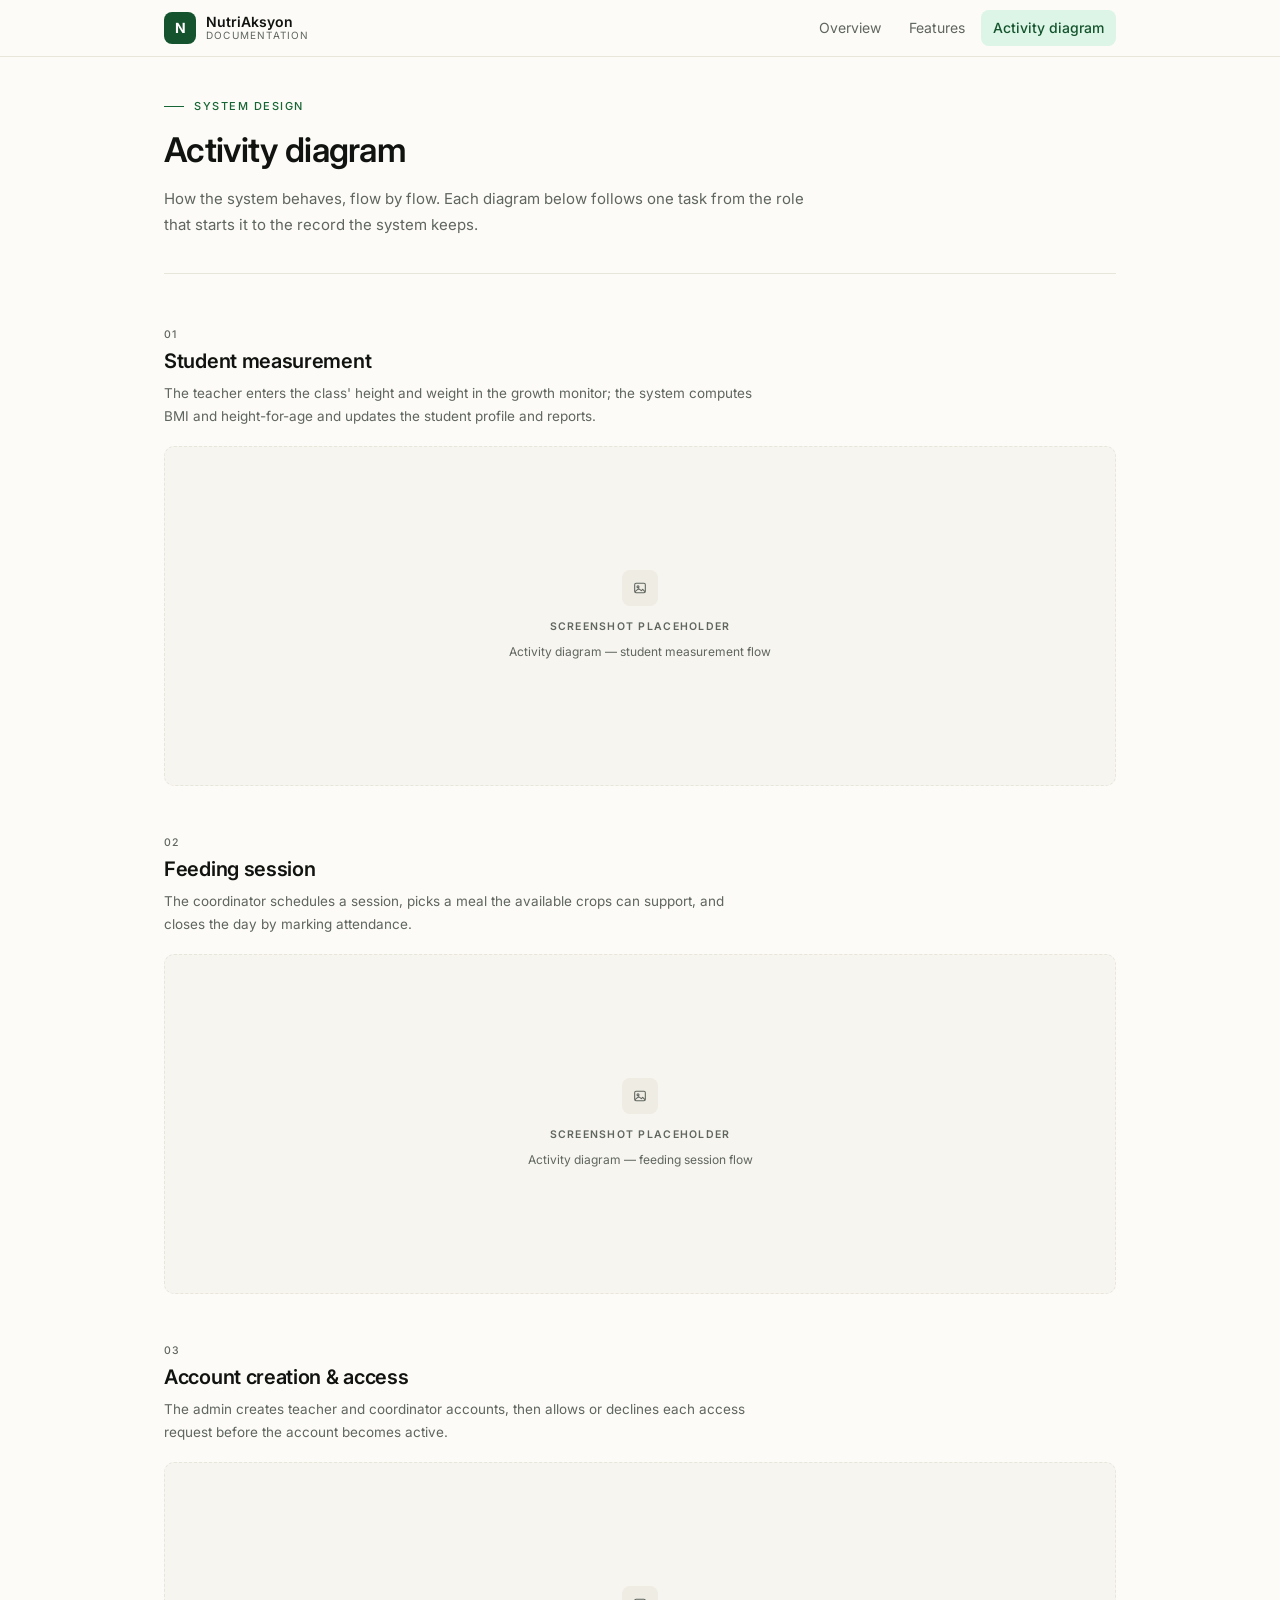
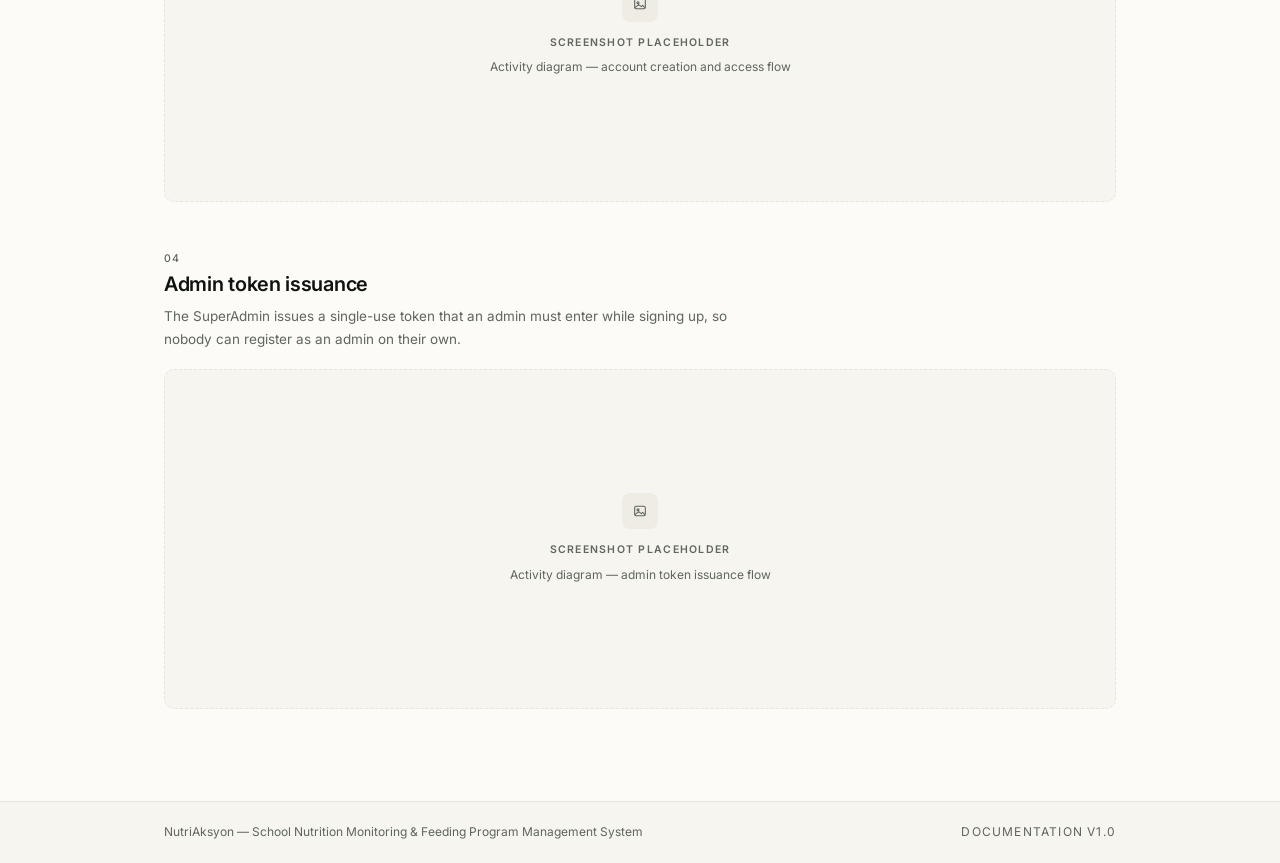
==== activity-diagram.html @ 66df89bc "Add activity diagram page to NutriAksyon documentation" ====
<!DOCTYPE html>
<html lang="en">
<head>
  <meta charset="UTF-8">
  <meta name="viewport" content="width=device-width, initial-scale=1">
  <title>Activity diagram · NutriAksyon documentation</title>
  <link rel="preconnect" href="https://fonts.googleapis.com">
  <link rel="preconnect" href="https://fonts.gstatic.com" crossorigin>
  <link href="https://fonts.googleapis.com/css2?family=Inter:wght@400;500;600;700&display=swap" rel="stylesheet">
  <link rel="stylesheet" href="assets/css/style.css">
</head>
<body>

  <header class="site-header">
    <div class="container header-inner">
      <a class="brand" href="index.html">
        <span class="brand-mark">N</span>
        <span class="brand-text">
          <strong>NutriAksyon</strong>
          <small>DOCUMENTATION</small>
        </span>
      </a>
      <nav class="main-nav" aria-label="Documentation">
        <a href="index.html">Overview</a>
        <a href="features.html">Features</a>
        <a href="activity-diagram.html" class="active" aria-current="page">Activity diagram</a>
      </nav>
    </div>
  </header>

  <main>
    <section class="container hero">
      <p class="eyebrow"><span class="eyebrow-line"></span>SYSTEM DESIGN</p>
      <h1>Activity diagram</h1>
      <p class="lead">How the system behaves, flow by flow. Each diagram below follows one task from the role that starts it to the record the system keeps.</p>
      <hr class="rule">
    </section>

    <!--
      To use a real diagram: replace the <div class="placeholder"> inside a
      figure with  <img src="assets/images/your-file.png" alt="...">
    -->

    <section class="container flow">
      <span class="flow-num">01</span>
      <h2>Student measurement</h2>
      <p class="sub">The teacher enters the class' height and weight in the growth monitor; the system computes BMI and height-for-age and updates the student profile and reports.</p>
      <figure class="diagram">
        <div class="placeholder">
          <span class="ph-icon"><svg viewBox="0 0 24 24" aria-hidden="true"><rect x="4" y="5" width="16" height="14" rx="2"/><circle cx="9" cy="10" r="1.5"/><path d="m5 17 5-4 4 3 2-2 3 3"/></svg></span>
          <strong>SCREENSHOT PLACEHOLDER</strong>
          <small>Activity diagram — student measurement flow</small>
        </div>
      </figure>
    </section>

    <section class="container flow">
      <span class="flow-num">02</span>
      <h2>Feeding session</h2>
      <p class="sub">The coordinator schedules a session, picks a meal the available crops can support, and closes the day by marking attendance.</p>
      <figure class="diagram">
        <div class="placeholder">
          <span class="ph-icon"><svg viewBox="0 0 24 24" aria-hidden="true"><rect x="4" y="5" width="16" height="14" rx="2"/><circle cx="9" cy="10" r="1.5"/><path d="m5 17 5-4 4 3 2-2 3 3"/></svg></span>
          <strong>SCREENSHOT PLACEHOLDER</strong>
          <small>Activity diagram — feeding session flow</small>
        </div>
      </figure>
    </section>

    <section class="container flow">
      <span class="flow-num">03</span>
      <h2>Account creation &amp; access</h2>
      <p class="sub">The admin creates teacher and coordinator accounts, then allows or declines each access request before the account becomes active.</p>
      <figure class="diagram">
        <div class="placeholder">
          <span class="ph-icon"><svg viewBox="0 0 24 24" aria-hidden="true"><rect x="4" y="5" width="16" height="14" rx="2"/><circle cx="9" cy="10" r="1.5"/><path d="m5 17 5-4 4 3 2-2 3 3"/></svg></span>
          <strong>SCREENSHOT PLACEHOLDER</strong>
          <small>Activity diagram — account creation and access flow</small>
        </div>
      </figure>
    </section>

    <section class="container flow">
      <span class="flow-num">04</span>
      <h2>Admin token issuance</h2>
      <p class="sub">The SuperAdmin issues a single-use token that an admin must enter while signing up, so nobody can register as an admin on their own.</p>
      <figure class="diagram">
        <div class="placeholder">
          <span class="ph-icon"><svg viewBox="0 0 24 24" aria-hidden="true"><rect x="4" y="5" width="16" height="14" rx="2"/><circle cx="9" cy="10" r="1.5"/><path d="m5 17 5-4 4 3 2-2 3 3"/></svg></span>
          <strong>SCREENSHOT PLACEHOLDER</strong>
          <small>Activity diagram — admin token issuance flow</small>
        </div>
      </figure>
    </section>
  </main>

  <footer class="site-footer">
    <div class="container footer-inner">
      <span>NutriAksyon — School Nutrition Monitoring &amp; Feeding Program Management System</span>
      <span class="ver">DOCUMENTATION V1.0</span>
    </div>
  </footer>

  <script src="assets/js/main.js"></script>
</body>
</html>
---- assets/css/style.css ----
:root {
  --bg: #fcfbf7;
  --bg-soft: #f7f5ef;
  --surface: #fffefb;
  --ink: #111310;
  --muted: #5f655f;
  --line: #e8e5db;
  --green: #14532d;
  --green-ink: #166534;
  --green-tint: #dcf5e6;
  --green-bg: #eafaf1;
  --green-line: #a7e3c0;
  --radius: 10px;
  --font: "Inter", system-ui, -apple-system, "Segoe UI", Roboto, Arial, sans-serif;
}

*, *::before, *::after { box-sizing: border-box; }
html { scroll-behavior: smooth; }
body {
  margin: 0;
  font-family: var(--font);
  font-size: 15px;
  line-height: 1.7;
  color: var(--ink);
  background: var(--bg);
  -webkit-font-smoothing: antialiased;
}
a { color: inherit; }
:focus-visible { outline: 2px solid var(--green); outline-offset: 2px; border-radius: 4px; }

.container { width: 100%; max-width: 1000px; margin: 0 auto; padding: 0 24px; }

/* Header */
.site-header {
  background: var(--bg);
  border-bottom: 1px solid var(--line);
  position: sticky; top: 0; z-index: 20;
}
.header-inner { display: flex; align-items: center; justify-content: space-between; height: 56px; }
.brand { display: flex; align-items: center; gap: 10px; text-decoration: none; }
.brand-mark {
  width: 32px; height: 32px; border-radius: 8px;
  background: var(--green); color: #fff;
  display: grid; place-items: center; font-weight: 700; font-size: 14px;
}
.brand-text { display: flex; flex-direction: column; line-height: 1.15; }
.brand-text strong { font-size: 14px; font-weight: 600; }
.brand-text small { font-size: 10px; letter-spacing: .12em; color: var(--muted); }
.main-nav { display: flex; gap: 4px; }
.main-nav a {
  text-decoration: none; font-size: 14px; color: var(--muted);
  padding: 6px 12px; border-radius: 8px; transition: background .15s, color .15s;
}
.main-nav a:hover { color: var(--ink); }
.main-nav a.active { background: var(--green-tint); color: var(--green); font-weight: 500; }

/* Hero */
.hero { padding-top: 40px; }
.eyebrow {
  display: flex; align-items: center; gap: 10px; margin: 0 0 14px;
  font-size: 11px; font-weight: 500; letter-spacing: .14em; color: var(--green-ink);
}
.eyebrow-line { width: 20px; height: 1.5px; background: var(--green-ink); }
h1 { font-size: 34px; line-height: 1.2; letter-spacing: -0.02em; margin: 0 0 16px; font-weight: 600; }
.lead { max-width: 640px; color: var(--muted); font-size: 15px; margin: 0 0 24px; }

.meta { display: flex; gap: 32px; margin: 0 0 28px; flex-wrap: wrap; }
.meta dt { font-size: 10px; letter-spacing: .12em; color: var(--muted); font-weight: 500; }
.meta dd { margin: 2px 0 0; font-size: 13px; font-weight: 500; }

.rule { border: 0; border-top: 1px solid var(--line); margin: 36px 0; }

/* Callouts */
.callout {
  display: flex; gap: 12px; padding: 16px 18px;
  border-radius: var(--radius); border: 1px solid var(--line);
  font-size: 13px; line-height: 1.6;
}
.callout p { margin: 2px 0 0; }
.callout strong { font-size: 13px; font-weight: 600; }
.callout .icon { flex: none; width: 16px; height: 16px; margin-top: 3px; }
.icon, .tile svg, .pages svg {
  fill: none; stroke: currentColor; stroke-width: 1.6; stroke-linecap: round; stroke-linejoin: round;
}
.callout-green { background: var(--green-bg); border-color: var(--green-line); color: #1f3d2b; }
.callout-green a { font-weight: 500; color: var(--green); text-decoration: underline; text-underline-offset: 2px; }
.callout-plain { background: var(--bg-soft); color: var(--muted); margin-top: 20px; align-items: flex-start; }
.callout-plain .icon { color: var(--muted); }
.callout-plain p { margin: 0; }

/* Sections */
.section { padding-top: 12px; padding-bottom: 12px; }
.section > .rule:last-child { margin-bottom: 0; }
.section.divided { border-top: 1px solid var(--line); margin-top: 24px; padding-top: 36px; }
h2 { font-size: 22px; letter-spacing: -0.015em; margin: 8px 0 6px; font-weight: 600; line-height: 1.3; }
.sub { color: var(--muted); margin: 0 0 20px; font-size: 14px; }
.section p { max-width: 860px; }
.section > p:not(.sub) { margin: 0 0 14px; font-size: 14.5px; }

.checks {
  list-style: none; padding: 0; margin: 20px 0 0;
  display: grid; grid-template-columns: 1fr 1fr; gap: 6px 40px;
  font-size: 13px; color: var(--muted);
}
.checks li { position: relative; padding-left: 20px; }
.checks li::before {
  content: ""; position: absolute; left: 2px; top: 8px; width: 9px; height: 5px;
  border-left: 1.5px solid var(--green-ink); border-bottom: 1.5px solid var(--green-ink);
  transform: rotate(-45deg);
}

/* Cards */
.card { background: var(--surface); border: 1px solid var(--line); border-radius: var(--radius); }
.cards-2 { display: grid; grid-template-columns: 1fr 1fr; gap: 12px; margin-top: 18px; }
.link-card { display: flex; gap: 14px; align-items: center; padding: 16px; text-decoration: none; transition: border-color .15s; }
.link-card:hover { border-color: var(--green-line); }
.tile {
  flex: none; width: 36px; height: 36px; border-radius: 8px;
  background: var(--green-tint); color: var(--green-ink); display: grid; place-items: center;
}
.tile svg { width: 18px; height: 18px; }
.link-card strong { display: block; font-size: 14px; font-weight: 600; }
.link-card small { display: block; color: var(--muted); font-size: 12.5px; line-height: 1.5; }
.ext { font-style: normal; color: var(--muted); font-size: 12px; margin-left: 4px; }

.cards-4 { display: grid; grid-template-columns: repeat(4, 1fr); gap: 12px; margin-top: 18px; }
.stat { padding: 14px 16px; }
.stat small { display: block; font-size: 10px; letter-spacing: .12em; color: var(--muted); font-weight: 500; margin-bottom: 2px; }
.stat strong { font-size: 14px; font-weight: 600; }

/* Tables */
.table-wrap { border: 1px solid var(--line); border-radius: var(--radius); background: var(--surface); overflow-x: auto; }
table { width: 100%; border-collapse: collapse; font-size: 13.5px; min-width: 640px; }
thead th {
  background: var(--bg-soft); text-align: left; padding: 14px 18px;
  font-size: 10.5px; letter-spacing: .12em; font-weight: 600; color: var(--muted);
}
tbody td { padding: 14px 18px; vertical-align: top; border-top: 1px solid var(--line); line-height: 1.55; }
tbody td:first-child { font-weight: 500; white-space: nowrap; width: 160px; }
tbody tr:nth-child(even) td { background: #fbfaf5; }
tbody td:last-child { width: 150px; }

/* Pages list */
.pages { list-style: none; padding: 0; margin: 14px 0 0; display: grid; gap: 6px; }
.pages a { display: inline-flex; align-items: center; gap: 10px; text-decoration: none; font-size: 14px; color: var(--ink); }
.pages a:hover { color: var(--green); }
.pages svg { width: 16px; height: 16px; color: var(--green-ink); }

/* Activity diagram flows */
.flow { padding-top: 28px; padding-bottom: 20px; }
.flow-num { display: block; font-size: 10.5px; letter-spacing: .14em; color: var(--muted); font-weight: 500; }
.flow h2 { font-size: 20px; margin: 4px 0 8px; }
.flow .sub { max-width: 600px; margin-bottom: 18px; font-size: 13.5px; }
.diagram { margin: 0; }
.diagram img { display: block; width: 100%; height: auto; border: 1px solid var(--line); border-radius: var(--radius); background: var(--surface); }
.placeholder {
  min-height: 340px; display: flex; flex-direction: column; align-items: center; justify-content: center; gap: 6px;
  background: var(--bg-soft); border: 1px dashed var(--line); border-radius: var(--radius);
  text-align: center; padding: 24px; color: var(--muted);
}
.ph-icon { width: 36px; height: 36px; border-radius: 8px; background: #efece3; display: grid; place-items: center; margin-bottom: 6px; }
.ph-icon svg { width: 16px; height: 16px; fill: none; stroke: currentColor; stroke-width: 1.6; stroke-linecap: round; stroke-linejoin: round; }
.placeholder strong { font-size: 10.5px; letter-spacing: .12em; font-weight: 600; }
.placeholder small { font-size: 12px; }

/* Sticky header (all pages) */
html { scroll-padding-top: 76px; }
.site-header { position: sticky; top: 0; z-index: 50; background: rgba(252,251,247,.94); backdrop-filter: blur(8px); -webkit-backdrop-filter: blur(8px); transition: box-shadow .2s; }
.site-header.scrolled { box-shadow: 0 1px 0 var(--line), 0 6px 18px rgba(20,40,25,.06); }

/* Features page */
.ic { width: 16px; height: 16px; flex: none; fill: none; stroke: currentColor; stroke-width: 1.6; stroke-linecap: round; stroke-linejoin: round; }
.role-tabs { display: grid; grid-template-columns: repeat(4, 1fr); gap: 4px; padding: 4px; background: var(--bg-soft); border: 1px solid var(--line); border-radius: 999px; }
.role-tabs button {
  display: flex; align-items: center; justify-content: center; gap: 8px; padding: 10px 12px;
  border: 0; border-radius: 999px; background: transparent; color: var(--muted);
  font: 500 13px var(--font); cursor: pointer; transition: background .15s, color .15s;
}
.role-tabs button:hover { color: var(--ink); }
.role-tabs button[aria-selected="true"] { background: var(--green); color: #fff; }
.hero .rule { margin-bottom: 24px; }
.panel { padding: 32px 0 8px; }
.panel[hidden] { display: none; }
.role-head { display: flex; align-items: center; gap: 14px; }
.role-head h3 { margin: 0; font-size: 22px; font-weight: 600; letter-spacing: -.015em; line-height: 1.2; }
.role-meta { margin: 2px 0 0; font-size: 10.5px; letter-spacing: .12em; color: var(--muted); font-weight: 500; }
.tile-lg { width: 40px; height: 40px; border-radius: 10px; background: #ece8dc; color: var(--ink); }
.tile-lg svg, .tile-lg .ic { width: 20px; height: 20px; }
.role-desc { max-width: 780px; color: var(--muted); font-size: 14px; margin: 16px 0 14px; }
.chips { list-style: none; padding: 0; margin: 0; display: flex; flex-wrap: wrap; gap: 8px; }
.chips li { font-size: 11.5px; color: var(--muted); border: 1px solid var(--line); background: var(--surface); border-radius: 999px; padding: 3px 12px 3px 26px; position: relative; }
.chips li::before { content: ""; position: absolute; left: 11px; top: 8px; width: 7px; height: 4px; border-left: 1.5px solid var(--green-ink); border-bottom: 1.5px solid var(--green-ink); transform: rotate(-45deg); }

.step-label { display: flex; flex-wrap: wrap; align-items: baseline; gap: 6px 14px; margin: 30px 0 12px; }
.step-label strong { font-size: 11px; letter-spacing: .12em; color: var(--green-ink); font-weight: 600; }
.step-label span { font-size: 12.5px; color: var(--muted); }




.modules { display: grid; gap: 16px; }
.module { background: var(--surface); border: 1px solid var(--line); border-radius: 12px; padding: 20px; }
.module-head { display: flex; align-items: center; gap: 12px; margin-bottom: 10px; }
.module-head small { display: block; font-size: 10.5px; letter-spacing: .1em; color: var(--muted); }
.module-head h4 { margin: 0; font-size: 16px; font-weight: 600; line-height: 1.3; }
.module > p { margin: 0 0 12px; font-size: 13.5px; color: var(--muted); max-width: 860px; }
.checks.inline { display: flex; flex-wrap: wrap; gap: 6px 22px; margin: 0 0 16px; }
.shot { margin: 0; }
.shot img { display: block; width: 100%; height: auto; border: 1px solid var(--line); border-radius: 12px; background: var(--surface); }
.soon { margin-top: 28px; padding: 28px; border: 1px dashed var(--line); border-radius: var(--radius); background: var(--bg-soft); color: var(--muted); font-size: 13px; text-align: center; }

@media (max-width: 760px) {
  .role-tabs { grid-template-columns: 1fr 1fr; border-radius: 18px; }
}

/* Footer */
.site-footer { margin-top: 72px; background: var(--bg-soft); border-top: 1px solid var(--line); padding: 20px 0; }
.footer-inner { display: flex; justify-content: space-between; gap: 16px; flex-wrap: wrap; font-size: 12px; color: var(--muted); }
.ver { letter-spacing: .1em; }

/* Responsive */
@media (max-width: 760px) {
  h1 { font-size: 28px; }
  .cards-2, .checks { grid-template-columns: 1fr; }
  .cards-4 { grid-template-columns: 1fr 1fr; }
  .header-inner { height: auto; padding: 10px 24px; flex-wrap: wrap; gap: 8px; }
  .main-nav { flex-wrap: wrap; }
}
@media (prefers-reduced-motion: reduce) {
  html { scroll-behavior: auto; }
  * { transition: none !important; }
}
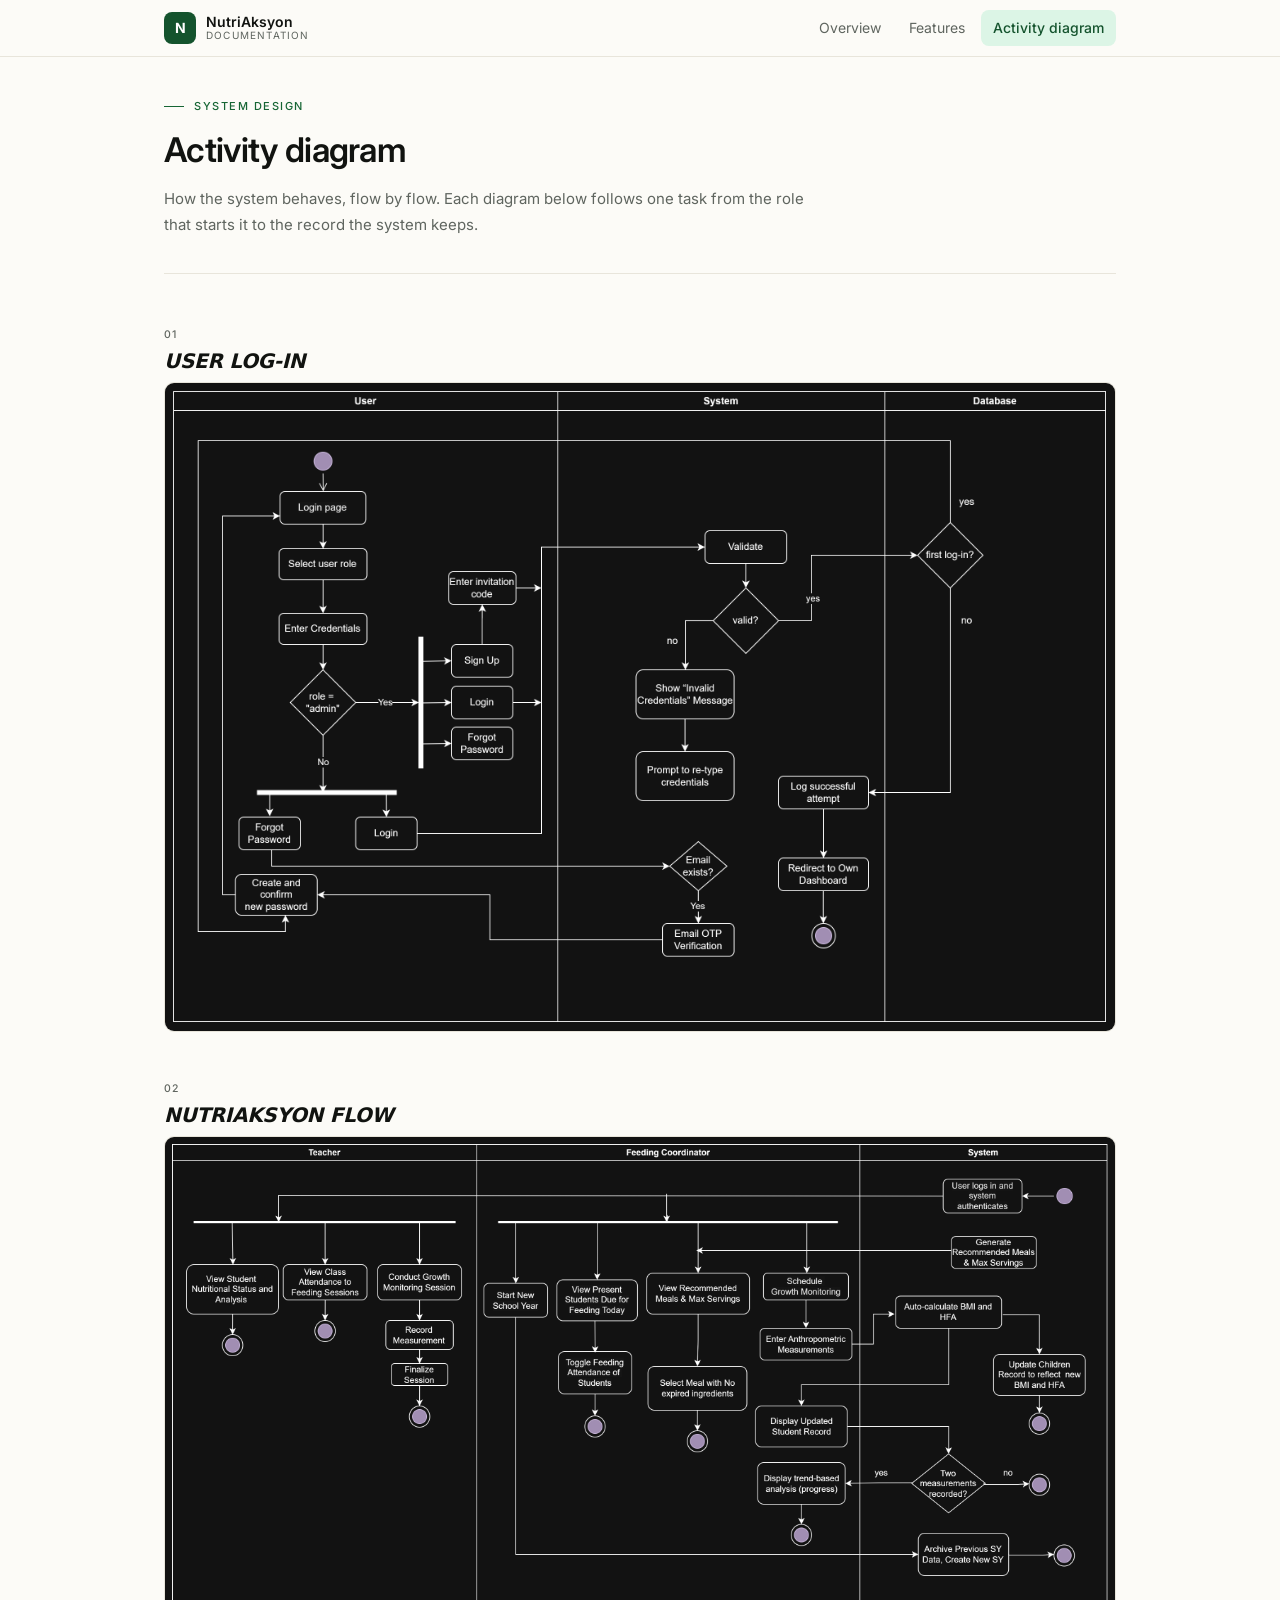
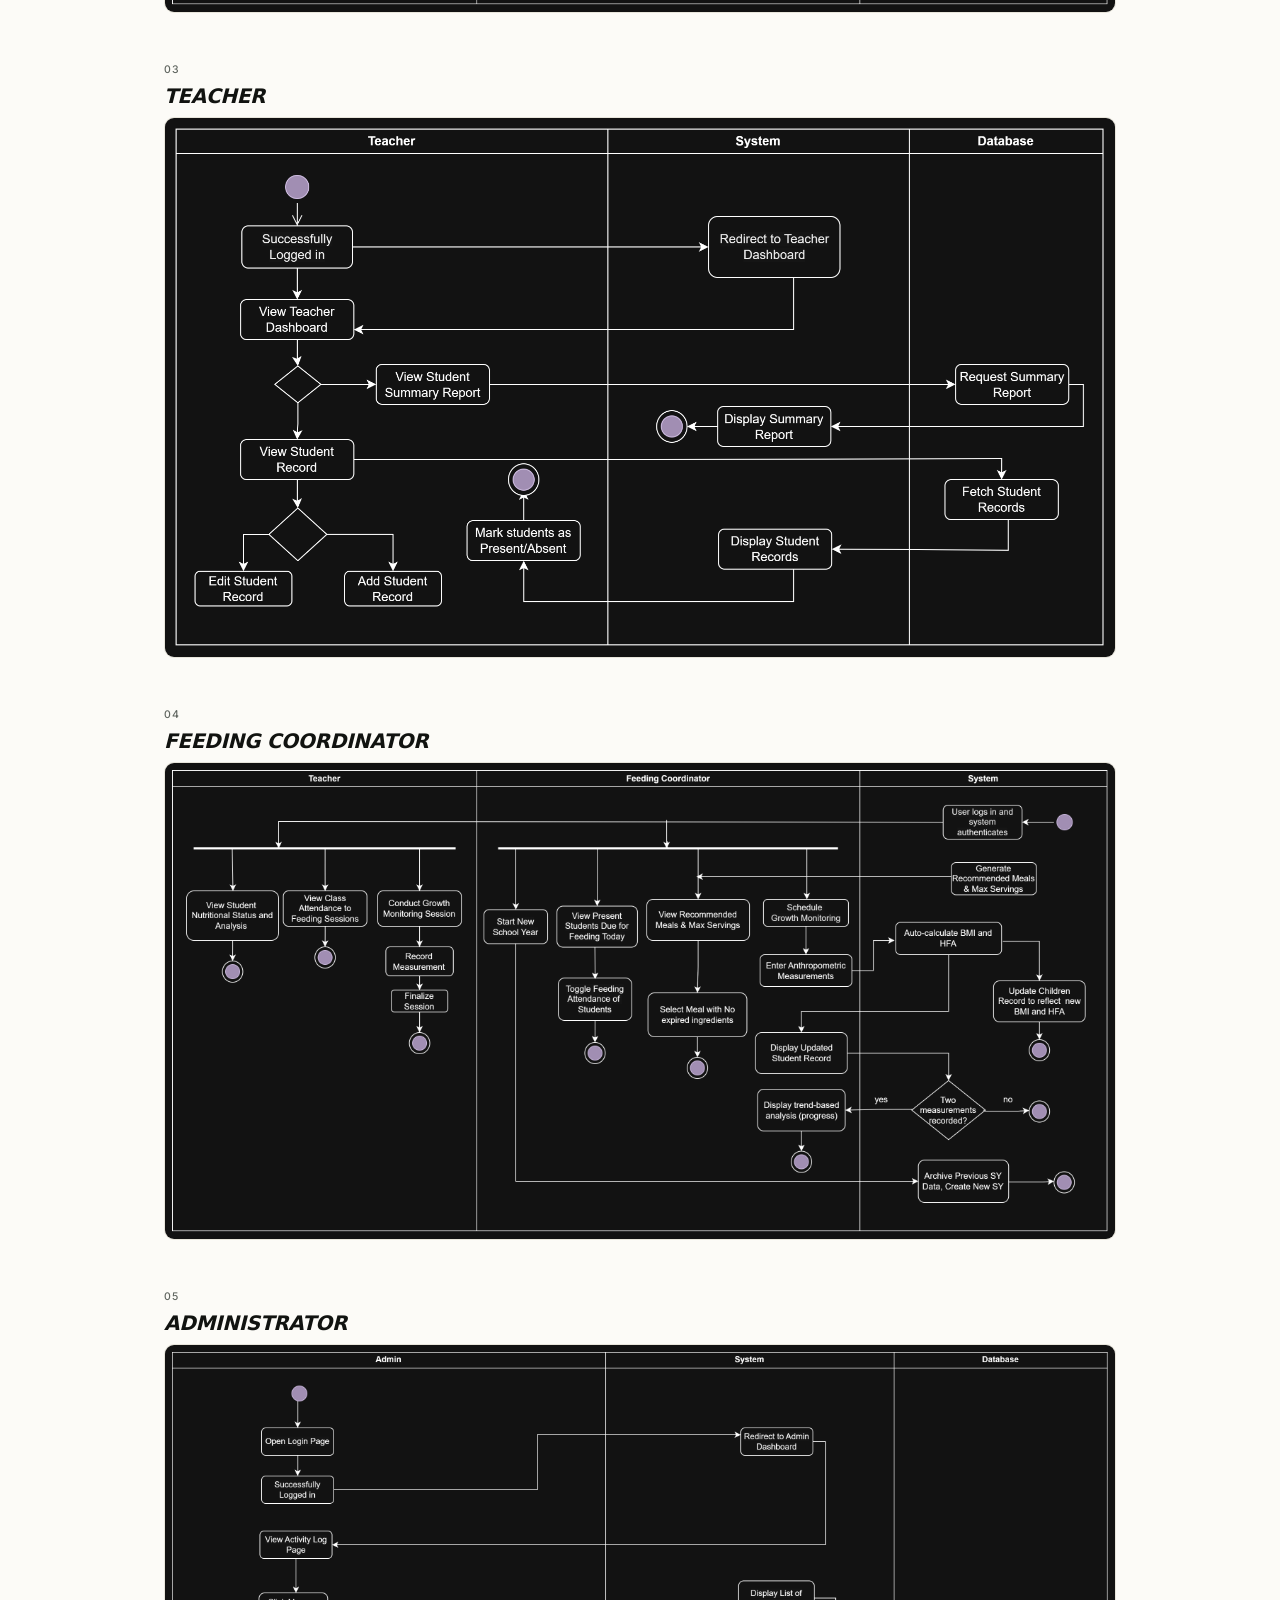
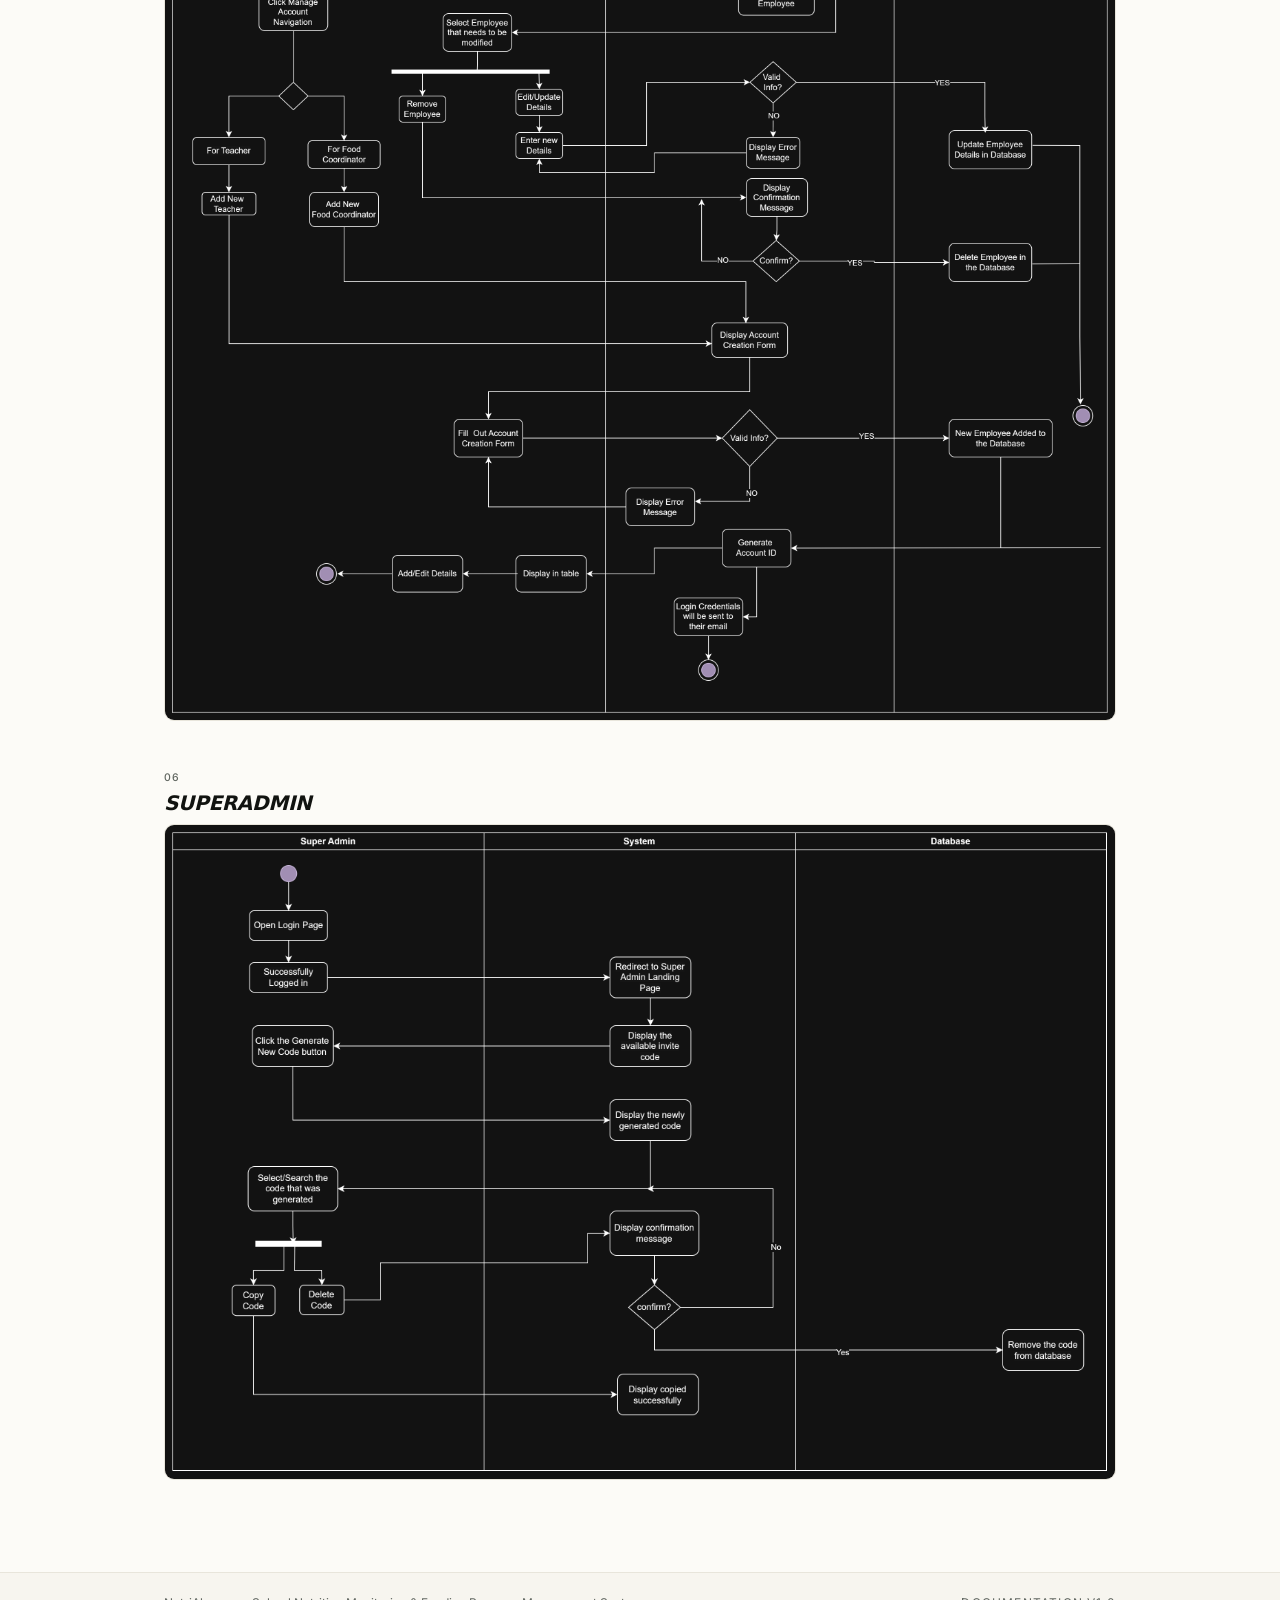
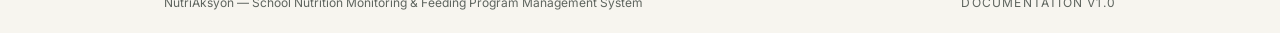
==== commit b3172146: "Refactor code structure for improved readability and maintainability" ====
--- a/activity-diagram.html
+++ b/activity-diagram.html
@@ -32,7 +32,9 @@
     <section class="container hero">
       <p class="eyebrow"><span class="eyebrow-line"></span>SYSTEM DESIGN</p>
       <h1>Activity diagram</h1>
-      <p class="lead">How the system behaves, flow by flow. Each diagram below follows one task from the role that starts it to the record the system keeps.</p>
+      <p class="lead">
+        How the system behaves, flow by flow. Each diagram below follows one task from the role that starts it to the record the system keeps.
+      </p>
       <hr class="rule">
     </section>
 
@@ -43,53 +45,49 @@
 
     <section class="container flow">
       <span class="flow-num">01</span>
-      <h2>Student measurement</h2>
-      <p class="sub">The teacher enters the class' height and weight in the growth monitor; the system computes BMI and height-for-age and updates the student profile and reports.</p>
+      <strong><em><h2>USER LOG-IN</h2></em></strong>
       <figure class="diagram">
-        <div class="placeholder">
-          <span class="ph-icon"><svg viewBox="0 0 24 24" aria-hidden="true"><rect x="4" y="5" width="16" height="14" rx="2"/><circle cx="9" cy="10" r="1.5"/><path d="m5 17 5-4 4 3 2-2 3 3"/></svg></span>
-          <strong>SCREENSHOT PLACEHOLDER</strong>
-          <small>Activity diagram — student measurement flow</small>
-        </div>
+        <img src="assets/images/act-diagram/user-login.png" alt="User log-in" loading="lazy">
       </figure>
     </section>
 
     <section class="container flow">
       <span class="flow-num">02</span>
-      <h2>Feeding session</h2>
-      <p class="sub">The coordinator schedules a session, picks a meal the available crops can support, and closes the day by marking attendance.</p>
+      <strong><em><h2>NUTRIAKSYON FLOW</h2></em></strong>
       <figure class="diagram">
-        <div class="placeholder">
-          <span class="ph-icon"><svg viewBox="0 0 24 24" aria-hidden="true"><rect x="4" y="5" width="16" height="14" rx="2"/><circle cx="9" cy="10" r="1.5"/><path d="m5 17 5-4 4 3 2-2 3 3"/></svg></span>
-          <strong>SCREENSHOT PLACEHOLDER</strong>
-          <small>Activity diagram — feeding session flow</small>
-        </div>
+        <img src="assets/images/act-diagram/nutriaksyon-process.png" alt="NutriAksyon Process" loading="lazy">
       </figure>
     </section>
 
     <section class="container flow">
       <span class="flow-num">03</span>
-      <h2>Account creation &amp; access</h2>
-      <p class="sub">The admin creates teacher and coordinator accounts, then allows or declines each access request before the account becomes active.</p>
+      <strong><em><h2>TEACHER</h2></em></strong>
       <figure class="diagram">
-        <div class="placeholder">
-          <span class="ph-icon"><svg viewBox="0 0 24 24" aria-hidden="true"><rect x="4" y="5" width="16" height="14" rx="2"/><circle cx="9" cy="10" r="1.5"/><path d="m5 17 5-4 4 3 2-2 3 3"/></svg></span>
-          <strong>SCREENSHOT PLACEHOLDER</strong>
-          <small>Activity diagram — account creation and access flow</small>
-        </div>
+        <img src="assets/images/act-diagram/teacher-process.png" alt="Teacher Process" loading="lazy">
       </figure>
     </section>
 
     <section class="container flow">
       <span class="flow-num">04</span>
-      <h2>Admin token issuance</h2>
-      <p class="sub">The SuperAdmin issues a single-use token that an admin must enter while signing up, so nobody can register as an admin on their own.</p>
+      <strong><em><h2>FEEDING COORDINATOR</h2></em></strong>
       <figure class="diagram">
-        <div class="placeholder">
-          <span class="ph-icon"><svg viewBox="0 0 24 24" aria-hidden="true"><rect x="4" y="5" width="16" height="14" rx="2"/><circle cx="9" cy="10" r="1.5"/><path d="m5 17 5-4 4 3 2-2 3 3"/></svg></span>
-          <strong>SCREENSHOT PLACEHOLDER</strong>
-          <small>Activity diagram — admin token issuance flow</small>
-        </div>
+        <img src="assets/images/act-diagram/coor-process.png" alt="Feeding Coordinator Process" loading="lazy">
+      </figure>
+    </section>
+
+    <section class="container flow">
+      <span class="flow-num">05</span>
+      <strong><em><h2>ADMINISTRATOR</h2></em></strong>
+      <figure class="diagram">
+        <img src="assets/images/act-diagram/admin-process.png" alt="Admin process" loading="lazy">
+      </figure>
+    </section>
+
+    <section class="container flow">
+      <span class="flow-num">06</span>
+      <strong><em><h2>SUPERADMIN</h2></em></strong>
+      <figure class="diagram">
+        <img src="assets/images/act-diagram/superadmin-process.png" alt="Superadmin process" loading="lazy">
       </figure>
     </section>
   </main>
--- a/assets/css/style.css
+++ b/assets/css/style.css
@@ -109,6 +109,34 @@
   transform: rotate(-45deg);
 }
 
+/* Custom bullet list */
+.highlights {
+  list-style: none;
+  padding: 0;
+  margin: 20px 0 0;
+  display: grid;
+  grid-template-columns: 1fr 1fr;
+  gap: 6px 40px;
+  font-size: 13px;
+  color: var(--muted);
+}
+
+.highlights li {
+  position: relative;
+  padding-left: 20px;
+}
+
+.highlights li::before {
+  content: "‣";
+  position: absolute;
+  left: 0;
+  top: -2px;
+  color: var(--green-ink);
+  font-size: 24px;
+  font-weight: 600;
+  line-height: 1.2;
+}
+
 /* Cards */
 .card { background: var(--surface); border: 1px solid var(--line); border-radius: var(--radius); }
 .cards-2 { display: grid; grid-template-columns: 1fr 1fr; gap: 12px; margin-top: 18px; }
@@ -204,7 +232,7 @@
 .module-head small { display: block; font-size: 10.5px; letter-spacing: .1em; color: var(--muted); }
 .module-head h4 { margin: 0; font-size: 16px; font-weight: 600; line-height: 1.3; }
 .module > p { margin: 0 0 12px; font-size: 13.5px; color: var(--muted); max-width: 860px; }
-.checks.inline { display: flex; flex-wrap: wrap; gap: 6px 22px; margin: 0 0 16px; }
+.checks.inline, .highlights.inline { display: flex; flex-wrap: wrap; gap: 6px 22px; margin: 0 0 16px; }
 .shot { margin: 0; }
 .shot img { display: block; width: 100%; height: auto; border: 1px solid var(--line); border-radius: 12px; background: var(--surface); }
 .soon { margin-top: 28px; padding: 28px; border: 1px dashed var(--line); border-radius: var(--radius); background: var(--bg-soft); color: var(--muted); font-size: 13px; text-align: center; }
@@ -221,7 +249,7 @@
 /* Responsive */
 @media (max-width: 760px) {
   h1 { font-size: 28px; }
-  .cards-2, .checks { grid-template-columns: 1fr; }
+  .cards-2, .checks, .highlights { grid-template-columns: 1fr; }
   .cards-4 { grid-template-columns: 1fr 1fr; }
   .header-inner { height: auto; padding: 10px 24px; flex-wrap: wrap; gap: 8px; }
   .main-nav { flex-wrap: wrap; }
@@ -229,4 +257,11 @@
 @media (prefers-reduced-motion: reduce) {
   html { scroll-behavior: auto; }
   * { transition: none !important; }
+}
+
+.shot video {
+    display: block;
+    width: 100%;
+    height: auto;
+    border-radius: inherit;
 }
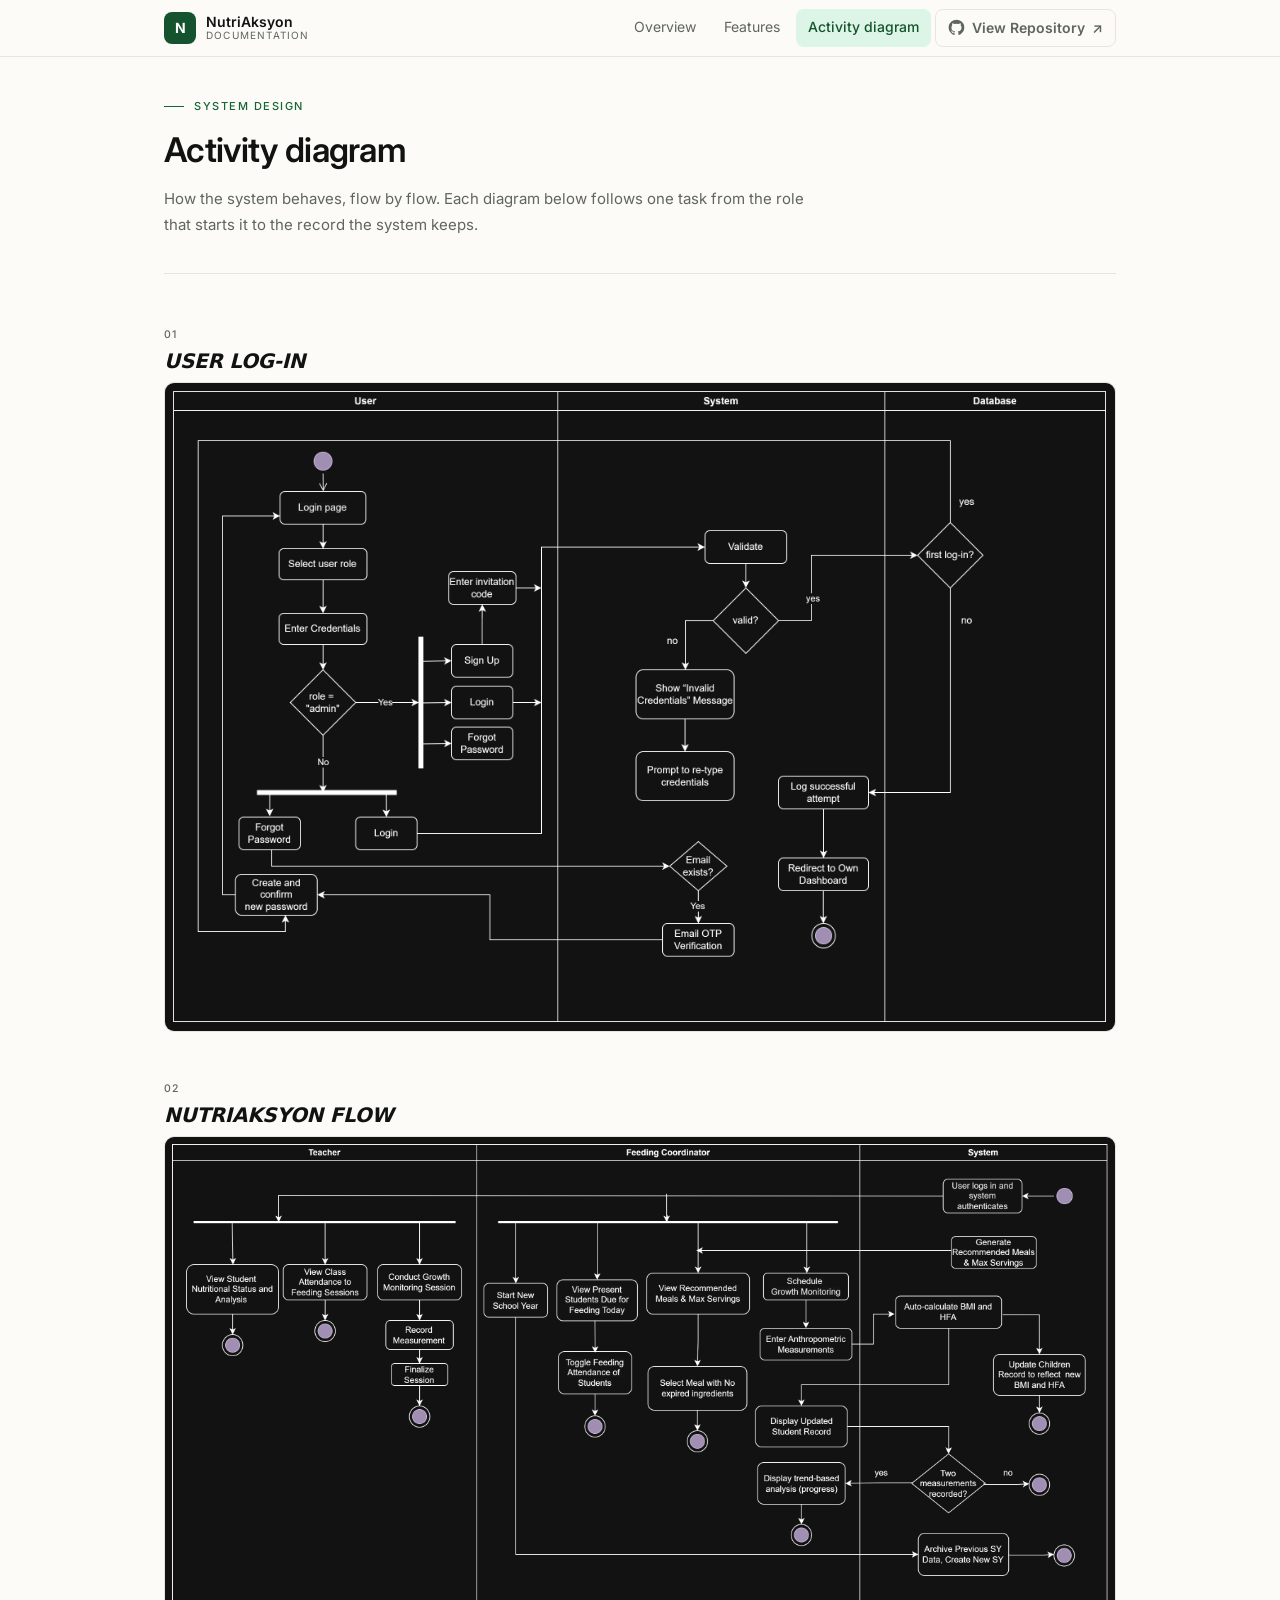
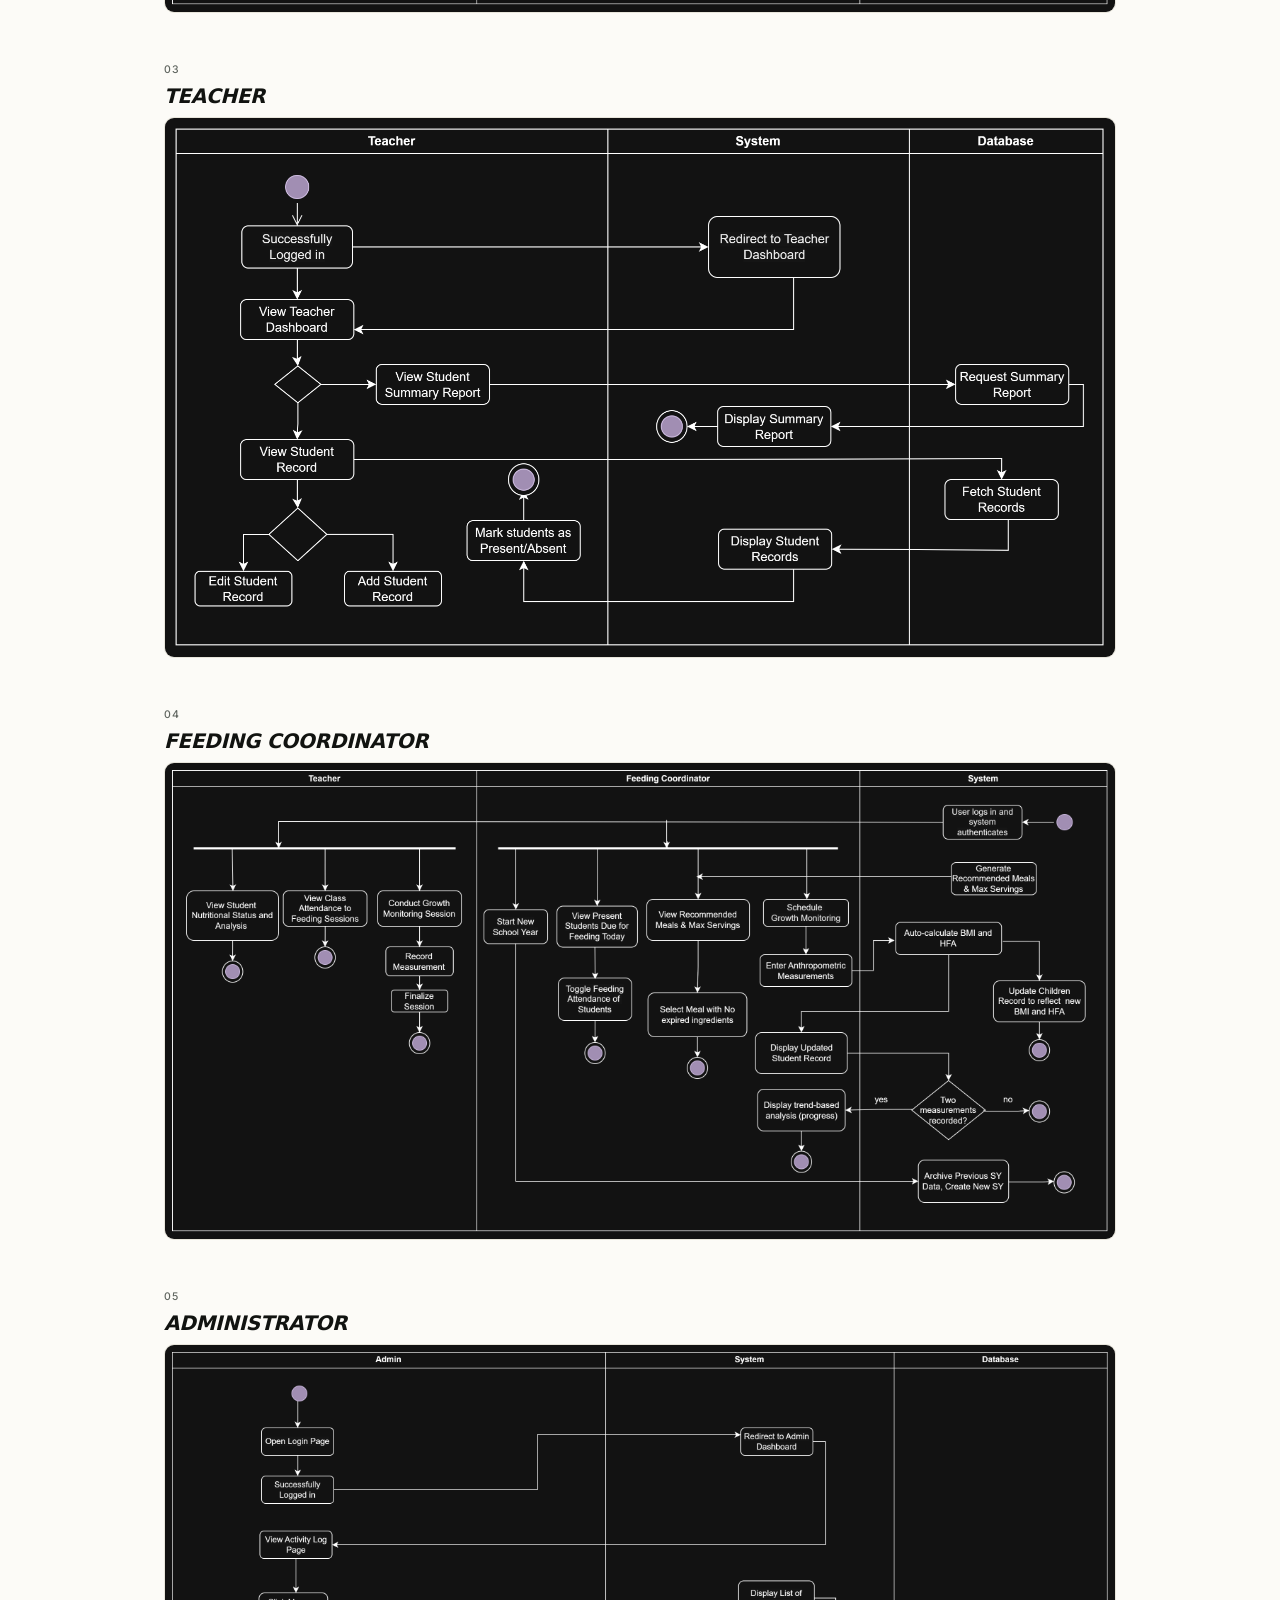
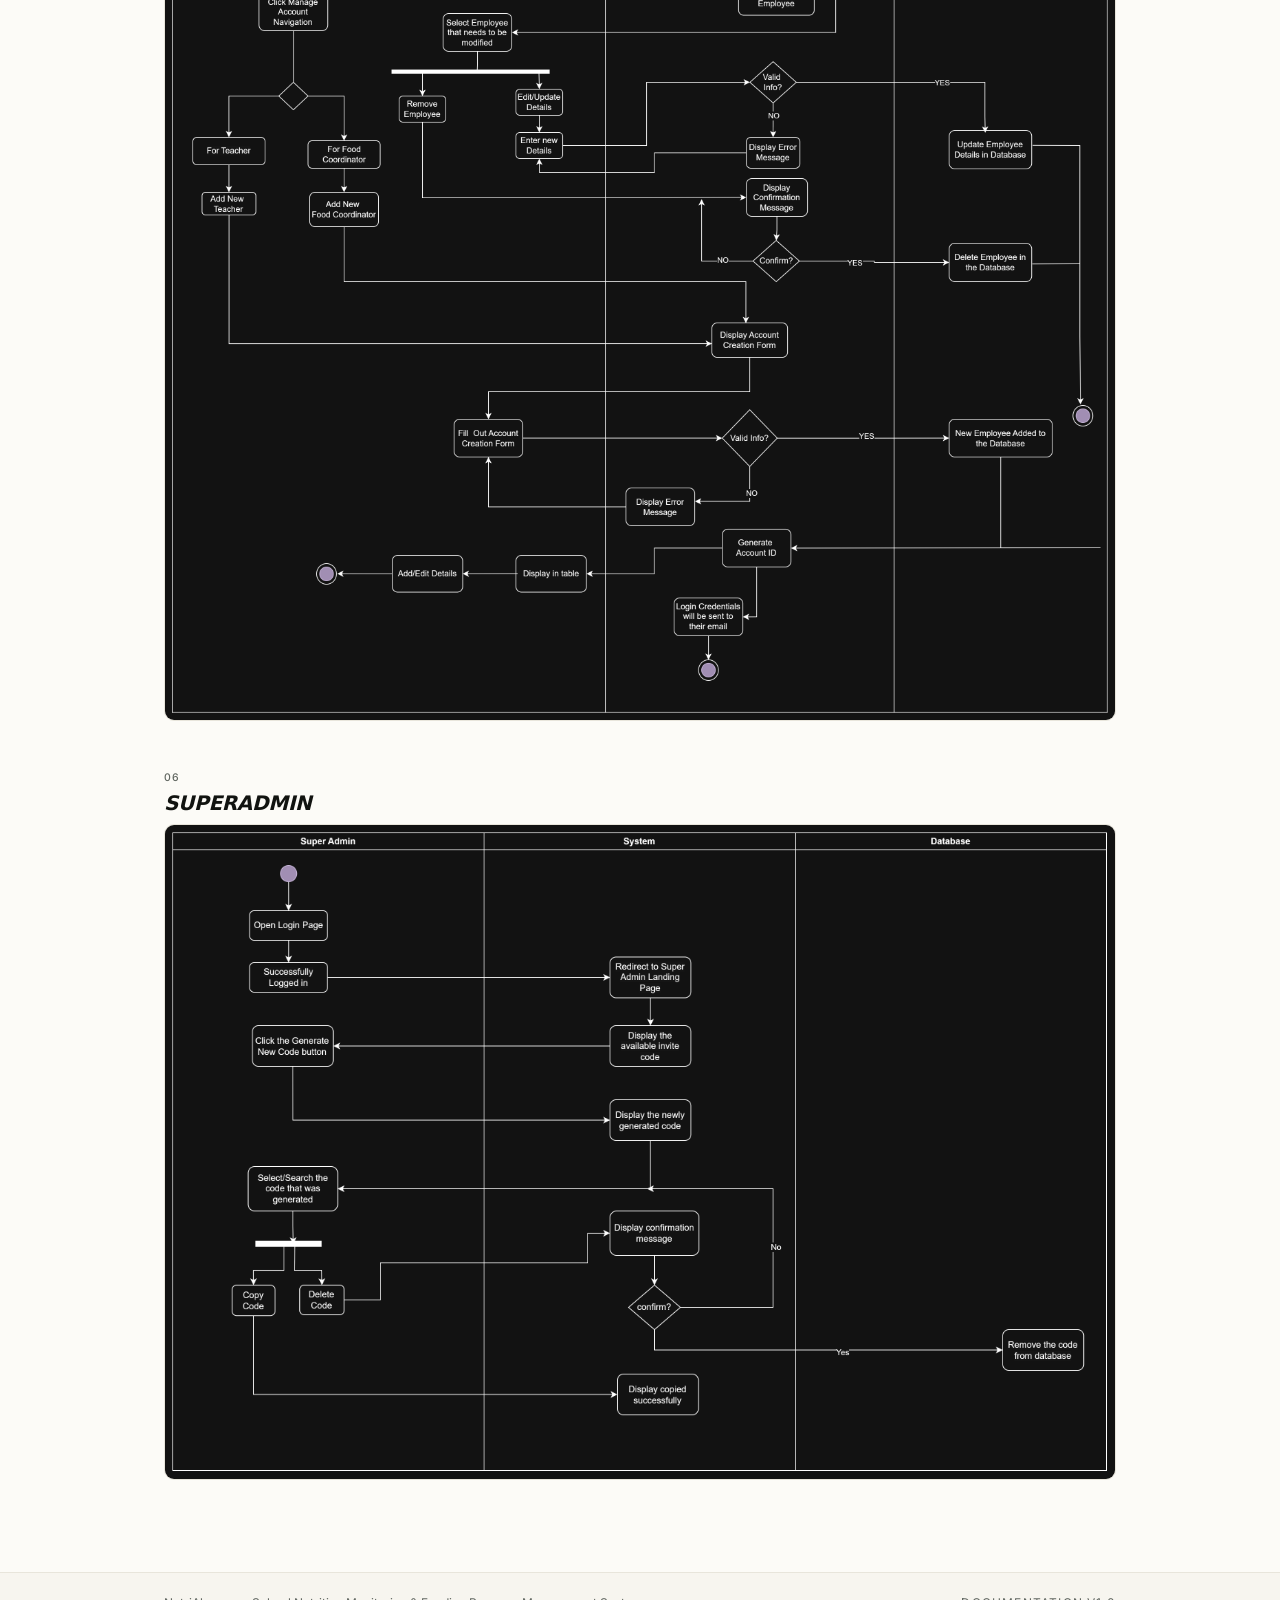
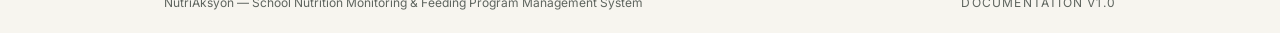
==== commit f5795d45: "Insert Repository button on nav bar for the other menus" ====
--- a/activity-diagram.html
+++ b/activity-diagram.html
@@ -24,6 +24,18 @@
         <a href="index.html">Overview</a>
         <a href="features.html">Features</a>
         <a href="activity-diagram.html" class="active" aria-current="page">Activity diagram</a>
+        <a
+          href="https://github.com/spajetty/nutriaksyon"
+          class="repo-link"
+          target="_blank"
+          rel="noopener noreferrer"
+        >
+          <svg viewBox="0 0 24 24" aria-hidden="true">
+            <path fill="currentColor" d="M12 .9a11.1 11.1 0 0 0-3.51 21.63c.55.1.76-.24.76-.53v-2.07c-3.1.67-3.75-1.32-3.75-1.32-.5-1.29-1.24-1.63-1.24-1.63-1.01-.69.08-.68.08-.68 1.12.08 1.71 1.15 1.71 1.15 1 .1.77 2.2 3.2 1.55.1-.72.39-1.21.7-1.49-2.48-.28-5.09-1.24-5.09-5.53 0-1.22.44-2.22 1.15-3-.12-.28-.5-1.42.11-2.96 0 0 .94-.3 3.05 1.14a10.6 10.6 0 0 1 5.55 0c2.11-1.44 3.05-1.14 3.05-1.14.61 1.54.23 2.68.11 2.96.71.78 1.15 1.78 1.15 3 0 4.3-2.62 5.25-5.11 5.52.4.35.75 1.03.75 2.08V22c0 .29.2.64.77.53A11.1 11.1 0 0 0 12 .9z"/>
+          </svg>
+          <span>View Repository</span>
+          <span aria-hidden="true">↗</span>
+        </a>
       </nav>
     </div>
   </header>
--- a/assets/css/style.css
+++ b/assets/css/style.css
@@ -264,4 +264,31 @@
     width: 100%;
     height: auto;
     border-radius: inherit;
+}
+
+.repo-link {
+    display: inline-flex;
+    align-items: center;
+    justify-content: center;
+    gap: 7px;
+    padding: 9px 13px;
+    border: 1px solid var(--line);
+    border-radius: var(--radius);
+    color: var(--text);
+    font-size: 13px;
+    font-weight: 600;
+    text-decoration: none;
+    white-space: nowrap;
+    transition: background 0.2s ease, border-color 0.2s ease;
+}
+
+.repo-link svg {
+    width: 17px;
+    height: 17px;
+    flex-shrink: 0;
+}
+
+.repo-link:hover {
+    background: var(--surface);
+    border-color: var(--text);
 }
